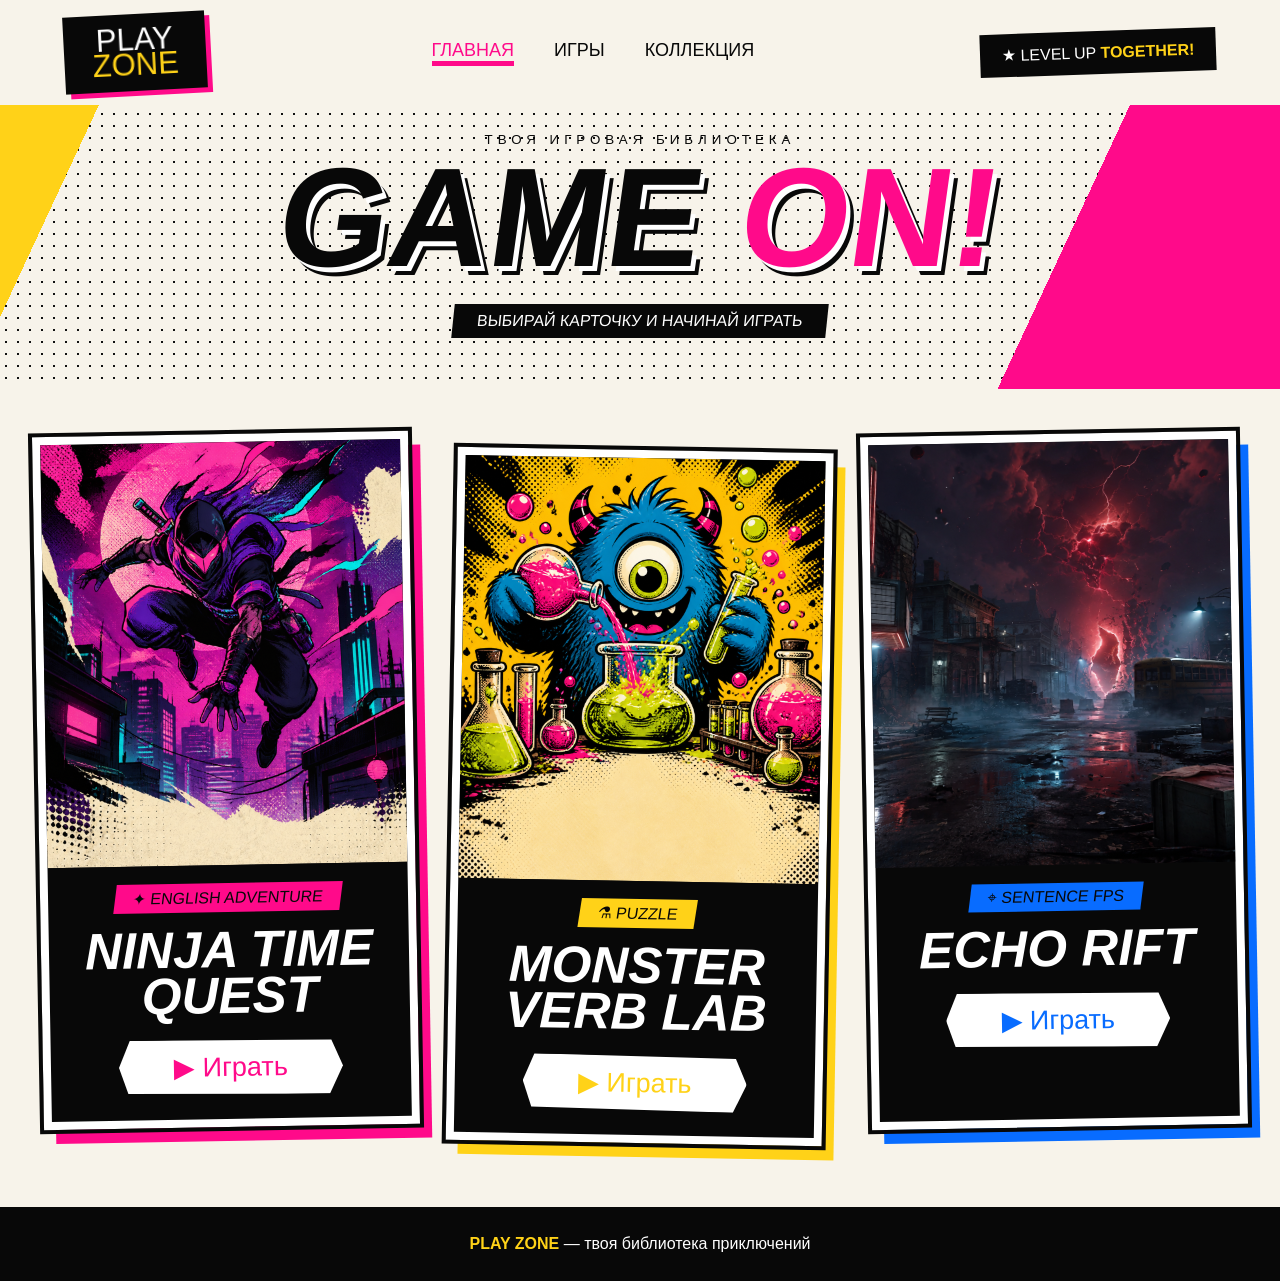
==== index.html @ 2ab02beb "Build three-game English learning zone" ====
<!doctype html>
<html lang="ru">
  <head>
    <meta charset="utf-8" />
    <meta name="viewport" content="width=device-width,initial-scale=1" />
    <title>Play Zone — игровая библиотека</title>
    <style>
      :root {
        --ink: #080808;
        --paper: #f7f3ea;
        --pink: #ff0a8a;
        --yellow: #ffd218;
        --blue: #086cff;
      }
      * {
        box-sizing: border-box;
      }
      html {
        scroll-behavior: smooth;
      }
      body {
        margin: 0;
        background: var(--paper);
        color: var(--ink);
        font-family: Impact, "Arial Narrow", Arial, sans-serif;
        background-image: radial-gradient(#111 1px, transparent 1px);
        background-size: 12px 12px;
      }
      button {
        font: inherit;
        cursor: pointer;
      }
      .top {
        height: 105px;
        padding: 0 5vw;
        background: #f7f3ea;
        display: flex;
        align-items: center;
        justify-content: space-between;
      }
      .logo {
        background: #080808;
        color: #fff;
        padding: 13px 28px;
        transform: rotate(-3deg);
        font-size: 31px;
        line-height: 0.82;
        text-align: center;
        filter: drop-shadow(5px 5px 0 #ff0a8a);
      }
      .logo span {
        display: block;
        color: var(--yellow);
      }
      nav {
        display: flex;
        gap: 40px;
        text-transform: uppercase;
      }
      nav a {
        color: #080808;
        text-decoration: none;
        font-size: 18px;
      }
      nav a:first-child {
        color: var(--pink);
        border-bottom: 5px solid;
      }
      .badge {
        background: #080808;
        color: white;
        padding: 12px 22px;
        transform: rotate(-2deg);
      }
      .badge b {
        color: var(--yellow);
      }
      .hero {
        text-align: center;
        padding: 25px 15px 35px;
        overflow: hidden;
        background: linear-gradient(
          115deg,
          var(--yellow) 0 7%,
          transparent 7% 80%,
          var(--pink) 80%
        );
      }
      .hero small {
        letter-spacing: 5px;
      }
      .hero h1 {
        font-size: clamp(80px, 11vw, 155px);
        line-height: 0.85;
        margin: 10px 0;
        transform: skew(-8deg);
        text-shadow:
          5px 5px #fff,
          9px 9px #080808;
      }
      .hero h1 span {
        color: var(--pink);
      }
      .hero p {
        display: inline-block;
        background: #080808;
        color: #fff;
        padding: 8px 24px;
        transform: skew(-6deg);
        text-transform: uppercase;
      }
      .cards {
        max-width: 1350px;
        margin: auto;
        background: var(--paper);
        display: grid;
        grid-template-columns: repeat(3, 1fr);
        gap: 38px;
        padding: 45px 38px 80px;
      }
      .card {
        --accent: #ff0a8a;
        background: #080808;
        border: 8px solid white;
        outline: 4px solid #080808;
        box-shadow: 12px 14px var(--accent);
        transform: rotate(-1deg);
        transition: 0.2s;
      }
      .card:nth-child(2) {
        --accent: #ffd218;
        transform: rotate(1deg) translateY(16px);
      }
      .card:nth-child(3) {
        --accent: #086cff;
      }
      .card:hover {
        transform: translateY(-8px);
        box-shadow: 16px 20px var(--accent);
      }
      .cover {
        display: block;
        border: 0;
        padding: 0;
        width: 100%;
        aspect-ratio: 4/4.7;
        overflow: hidden;
        background: #ddd;
      }
      .cover img {
        width: 100%;
        height: 100%;
        object-fit: cover;
        display: block;
        transition: 0.3s;
      }
      .card:hover img {
        transform: scale(1.04);
      }
      .copy {
        text-align: center;
        padding: 18px 20px 24px;
        color: white;
      }
      .genre {
        display: inline-block;
        margin: 0;
        background: var(--accent);
        color: #080808;
        padding: 5px 18px;
        text-transform: uppercase;
        transform: skew(-8deg);
      }
      h2 {
        font-size: clamp(36px, 4vw, 58px);
        font-style: italic;
        text-transform: uppercase;
        line-height: 0.9;
        margin: 15px 0 20px;
      }
      .play {
        border: 0;
        background: white;
        color: var(--accent);
        font-size: 27px;
        padding: 12px 38px;
        min-width: 70%;
        clip-path: polygon(5% 0, 95% 4%, 100% 50%, 94% 100%, 4% 95%, 0 48%);
      }
      .play:hover {
        background: var(--accent);
        color: #080808;
      }
      .modal {
        position: fixed;
        z-index: 10;
        inset: 0;
        background: #090909;
        display: none;
        flex-direction: column;
      }
      .modal.open {
        display: flex;
      }
      .bar {
        height: 70px;
        background: var(--paper);
        border-bottom: 7px solid var(--pink);
        display: flex;
        align-items: center;
        justify-content: space-between;
        padding: 0 25px;
        font-size: 28px;
        text-transform: uppercase;
      }
      .bar button {
        width: 45px;
        height: 45px;
        border: 0;
        background: #080808;
        color: white;
        font-size: 34px;
      }
      .game {
        position: relative;
        flex: 1;
        overflow: hidden;
        color: white;
        display: none;
        align-items: center;
        justify-content: center;
        flex-direction: column;
      }
      .game.on {
        display: flex;
      }
      .hud {
        position: absolute;
        top: 25px;
        left: 30px;
        font-size: 24px;
      }
      .hud b {
        color: var(--yellow);
        font-size: 35px;
      }
      .ninja {
        background: linear-gradient(#371052 0 55%, #090412 55%);
      }
      .road {
        position: absolute;
        left: 10%;
        right: 10%;
        bottom: 0;
        height: 45%;
        clip-path: polygon(30% 0, 70% 0, 100% 100%, 0 100%);
        background: repeating-linear-gradient(
          90deg,
          #111 0 48%,
          #ff0a8a 49% 51%,
          #111 52%
        );
      }
      #runner {
        position: absolute;
        bottom: 28%;
        font-size: 75px;
        z-index: 2;
        transition: 0.15s;
      }
      .controls {
        position: absolute;
        z-index: 3;
        bottom: 25px;
        display: flex;
        gap: 12px;
      }
      .controls button,
      .gas {
        border: 4px solid white;
        background: var(--pink);
        color: white;
        padding: 10px 28px;
        font-size: 22px;
        box-shadow: 5px 5px #080808;
      }
      .controls .start {
        background: var(--yellow);
        color: #080808;
      }
      .star {
        position: absolute;
        color: var(--yellow);
        font-size: 42px;
        animation: fall 2s linear infinite;
      }
      @keyframes fall {
        from {
          top: 22%;
        }
        to {
          top: 75%;
          transform: scale(2);
        }
      }
      .mix {
        background: radial-gradient(circle at 50% 35%, #2844a4, #110c36 65%);
      }
      .monster {
        font-size: 150px;
      }
      .mix p {
        font-size: 28px;
        text-transform: uppercase;
        margin: 5px;
      }
      .target {
        display: flex;
        align-items: center;
        gap: 10px;
      }
      .target i {
        width: 32px;
        height: 32px;
        border-radius: 50%;
        border: 4px solid white;
      }
      .bottles {
        display: flex;
        gap: 25px;
        margin-top: 20px;
      }
      .bottles button {
        font-size: 70px;
        width: 105px;
        height: 115px;
        border: 4px solid white;
        background: #111;
      }
      .race {
        background: linear-gradient(#0969cc 0 58%, #1b1b1b 58%);
      }
      .track {
        position: absolute;
        left: 5%;
        right: 5%;
        bottom: 22%;
        height: 170px;
        background: repeating-linear-gradient(
          90deg,
          #333 0 50px,
          #222 50px 100px
        );
        border-block: 14px solid white;
      }
      .car {
        position: absolute;
        left: 1%;
        bottom: 26px;
        font-size: 70px;
        transition: left 0.2s;
      }
      .finish {
        position: absolute;
        right: 2%;
        font-size: 75px;
      }
      .speed {
        text-align: center;
        margin-top: -120px;
        z-index: 2;
      }
      .speed b {
        display: block;
        color: var(--yellow);
        font-size: 100px;
        line-height: 1;
        text-shadow: 5px 5px #080808;
      }
      .gas {
        position: absolute;
        bottom: 28px;
        background: var(--blue);
        z-index: 3;
      }
      .win {
        position: absolute;
        z-index: 5;
        color: var(--yellow);
        font-size: 65px;
        text-shadow: 5px 5px #080808;
        display: none;
      }
      footer {
        background: #080808;
        color: white;
        padding: 28px;
        text-align: center;
      }
      footer b {
        color: var(--yellow);
      }
      @media (max-width: 850px) {
        nav,
        .badge {
          display: none;
        }
        .top {
          height: 85px;
        }
        .logo {
          font-size: 24px;
        }
        .hero h1 {
          font-size: 78px;
        }
        .cards {
          grid-template-columns: 1fr;
          max-width: 560px;
          padding: 28px 28px 70px;
          gap: 50px;
        }
        .card:nth-child(2) {
          transform: rotate(1deg);
        }
        .bottles {
          gap: 8px;
        }
        .bottles button {
          width: 82px;
          height: 92px;
          font-size: 52px;
        }
        .monster {
          font-size: 110px;
        }
        .bar {
          font-size: 20px;
        }
      }
    </style>
  </head>
  <body>
    <header class="top">
      <div class="logo">PLAY<span>ZONE</span></div>
      <nav>
        <a href="#">Главная</a><a href="#games">Игры</a
        ><a href="#games">Коллекция</a>
      </nav>
      <div class="badge">★ LEVEL UP <b>TOGETHER!</b></div>
    </header>
    <section class="hero">
      <small>ТВОЯ ИГРОВАЯ БИБЛИОТЕКА</small>
      <h1>GAME <span>ON!</span></h1>
      <p>Выбирай карточку и начинай играть</p>
    </section>
    <section class="cards" id="games">
      <article class="card">
        <button
          class="cover"
          onclick="location.href='public/ninja-time-quest.html'"
        >
          <img src="public/shadow-dash.png" alt="Ninja Time Quest" />
        </button>
        <div class="copy">
          <p class="genre">✦ English Adventure</p>
          <h2>Ninja Time Quest</h2>
          <button
            class="play"
            onclick="location.href='public/ninja-time-quest.html'"
          >
            ▶ Играть
          </button>
        </div>
      </article>
      <article class="card">
        <button
          class="cover"
          onclick="location.href='public/monster-verb-lab.html'"
        >
          <img src="public/monster-mix.png" alt="Monster Mix" />
        </button>
        <div class="copy">
          <p class="genre">⚗ Puzzle</p>
          <h2>Monster Verb Lab</h2>
          <button
            class="play"
            onclick="location.href='public/monster-verb-lab.html'"
          >
            ▶ Играть
          </button>
        </div>
      </article>
      <article class="card">
        <button class="cover" onclick="location.href='public/echo-rift.html'">
          <img src="public/echo-rift-environment.png" alt="Echo Rift" />
        </button>
        <div class="copy">
          <p class="genre">⌖ Sentence FPS</p>
          <h2>Echo Rift</h2>
          <button class="play" onclick="location.href='public/echo-rift.html'">
            ▶ Играть
          </button>
        </div>
      </article>
    </section>
    <footer><b>PLAY ZONE</b> — твоя библиотека приключений</footer>
    <div class="modal" id="modal">
      <div class="bar">
        <b id="title">PLAY ZONE</b><button onclick="closeGame()">×</button>
      </div>
      <section class="game ninja" id="ninja">
        <div class="hud">ОЧКИ <b id="nscore">0</b></div>
        <div class="road"></div>
        <div id="runner">🥷</div>
        <i class="star" style="left: 24%">✦</i
        ><i class="star" style="left: 73%; animation-delay: 1s">✦</i>
        <div class="controls">
          <button onclick="move(-1)">←</button
          ><button class="start" id="runbtn" onclick="toggleRun()">СТАРТ</button
          ><button onclick="move(1)">→</button>
        </div>
      </section>
      <section class="game mix" id="mix">
        <div class="hud">СМЕСИ <b id="mscore">0</b></div>
        <div class="monster">👾</div>
        <p id="msg">Смешай нужный цвет!</p>
        <div class="target">ЦЕЛЬ <i id="target"></i></div>
        <div class="bottles">
          <button style="color: #ff0a8a" onclick="pick(0)">⚗</button
          ><button style="color: #ffd218" onclick="pick(1)">⚗</button
          ><button style="color: #086cff" onclick="pick(2)">⚗</button>
        </div>
      </section>
      <section class="game race" id="race">
        <div class="hud">ТРАССА <b id="distance">0%</b></div>
        <div class="track">
          <div class="car" id="car">🏎️</div>
          <div class="finish">▥</div>
        </div>
        <div class="speed"><b id="speed">0</b>КМ/Ч</div>
        <button
          class="gas"
          onpointerdown="gas(true)"
          onpointerup="gas(false)"
          onpointerleave="gas(false)"
        >
          ЖМИ ГАЗ!
        </button>
        <div class="win" id="win">ФИНИШ! 🏁</div>
      </section>
    </div>
    <script>
      const names = {
        ninja: "Shadow Dash",
        mix: "Monster Mix",
        race: "Turbo League",
      };
      let running = false,
        lane = 1,
        nscore = 0,
        runTimer = null;
      const colors = ["#ff0a8a", "#ffd218", "#086cff"];
      let goal = 0,
        mscore = 0,
        velocity = 0,
        dist = 0,
        raceTimer = null;
      function openGame(id) {
        document.getElementById("modal").classList.add("open");
        document.getElementById("title").textContent = names[id];
        document
          .querySelectorAll(".game")
          .forEach((x) => x.classList.remove("on"));
        document.getElementById(id).classList.add("on");
      }
      function closeGame() {
        document.getElementById("modal").classList.remove("open");
        running = false;
        clearInterval(runTimer);
        document.getElementById("runbtn").textContent = "СТАРТ";
        gas(false);
      }
      function move(d) {
        lane = Math.max(0, Math.min(2, lane + d));
        document.getElementById("runner").style.left = [22, 48, 74][lane] + "%";
      }
      function toggleRun() {
        running = !running;
        document.getElementById("runbtn").textContent = running
          ? "ПАУЗА"
          : "СТАРТ";
        clearInterval(runTimer);
        if (running)
          runTimer = setInterval(() => {
            nscore += 10;
            document.getElementById("nscore").textContent = nscore;
          }, 500);
      }
      function newGoal() {
        goal = Math.floor(Math.random() * 3);
        document.getElementById("target").style.background = colors[goal];
      }
      newGoal();
      function pick(i) {
        if (i === goal) {
          mscore++;
          document.getElementById("mscore").textContent = mscore;
          document.getElementById("msg").textContent = "БАМ! ИДЕАЛЬНАЯ СМЕСЬ!";
          newGoal();
        } else
          document.getElementById("msg").textContent =
            "УПС! ПОПРОБУЙ ДРУГОЙ ФЛАКОН";
      }
      function gas(on) {
        velocity = on ? 220 : 0;
        document.getElementById("speed").textContent = velocity;
        clearInterval(raceTimer);
        if (on)
          raceTimer = setInterval(() => {
            dist = Math.min(100, dist + 1.8);
            document.getElementById("distance").textContent =
              Math.round(dist) + "%";
            document.getElementById("car").style.left =
              Math.min(88, dist * 0.88) + "%";
            if (dist >= 100) {
              document.getElementById("win").style.display = "block";
              gas(false);
            }
          }, 100);
      }
      addEventListener("keydown", (e) => {
        if (e.key === "Escape") closeGame();
        if (e.key === "ArrowLeft") move(-1);
        if (e.key === "ArrowRight") move(1);
      });
      move(0);
    </script>
  </body>
</html>
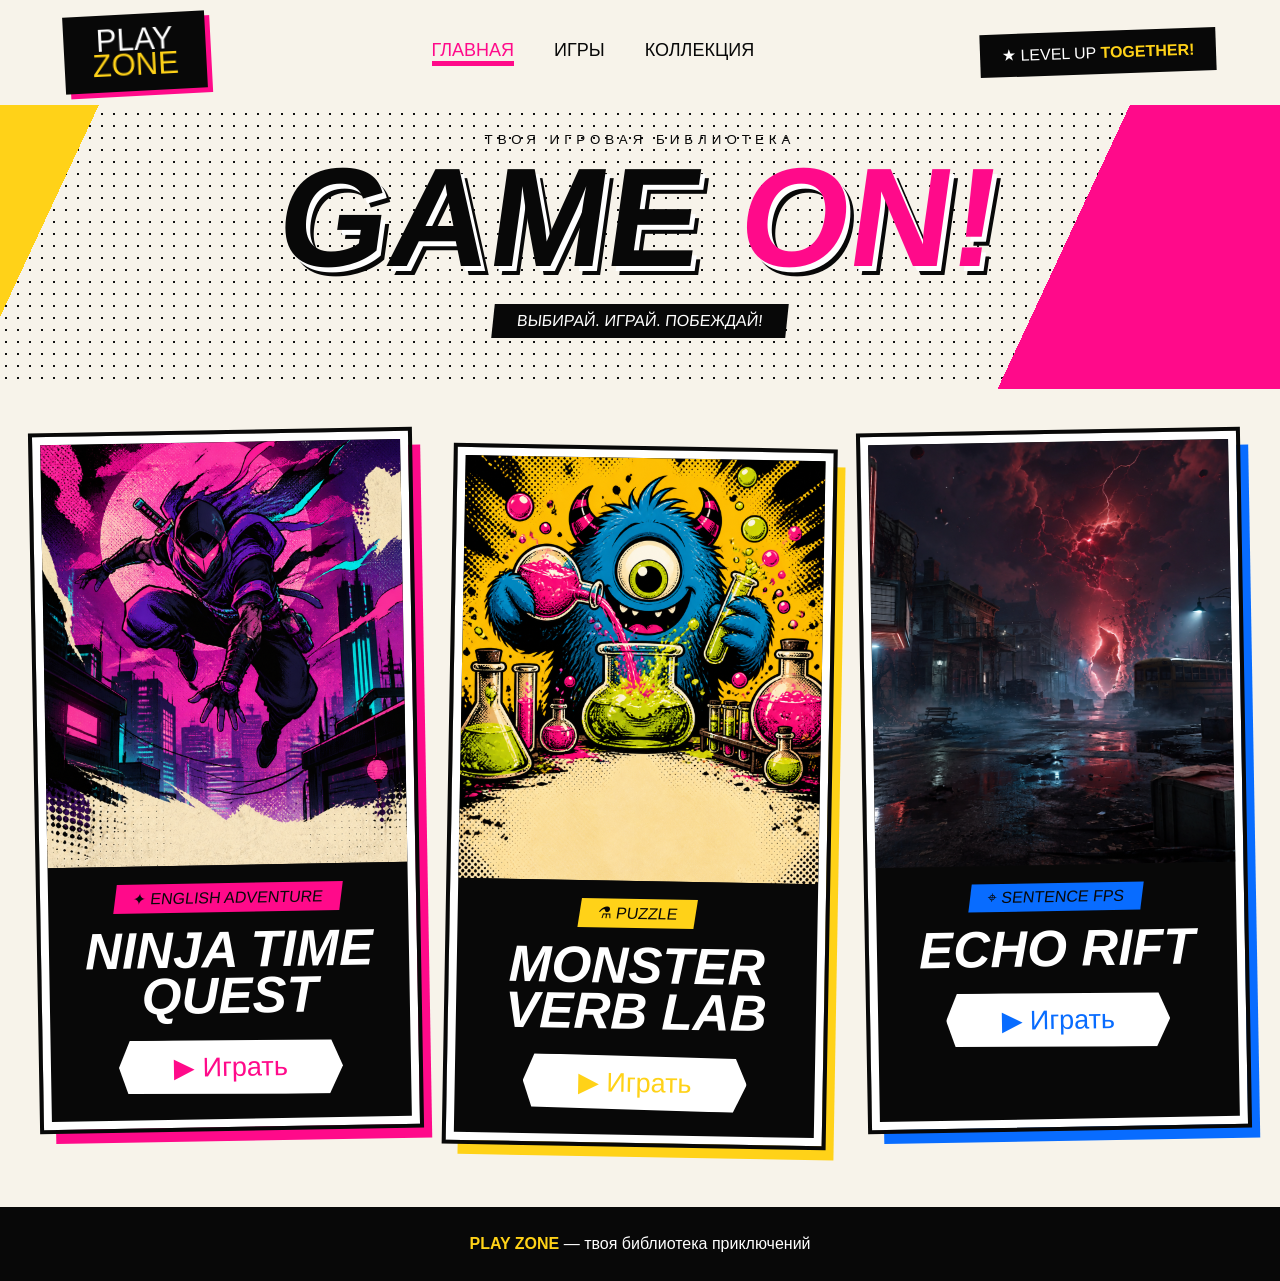
==== commit eb063026: "Refine monster lab progression and audio" ====
--- a/index.html
+++ b/index.html
@@ -452,7 +452,7 @@
     <section class="hero">
       <small>ТВОЯ ИГРОВАЯ БИБЛИОТЕКА</small>
       <h1>GAME <span>ON!</span></h1>
-      <p>Выбирай карточку и начинай играть</p>
+      <p>ВЫБИРАЙ. ИГРАЙ. ПОБЕЖДАЙ!</p>
     </section>
     <section class="cards" id="games">
       <article class="card">
